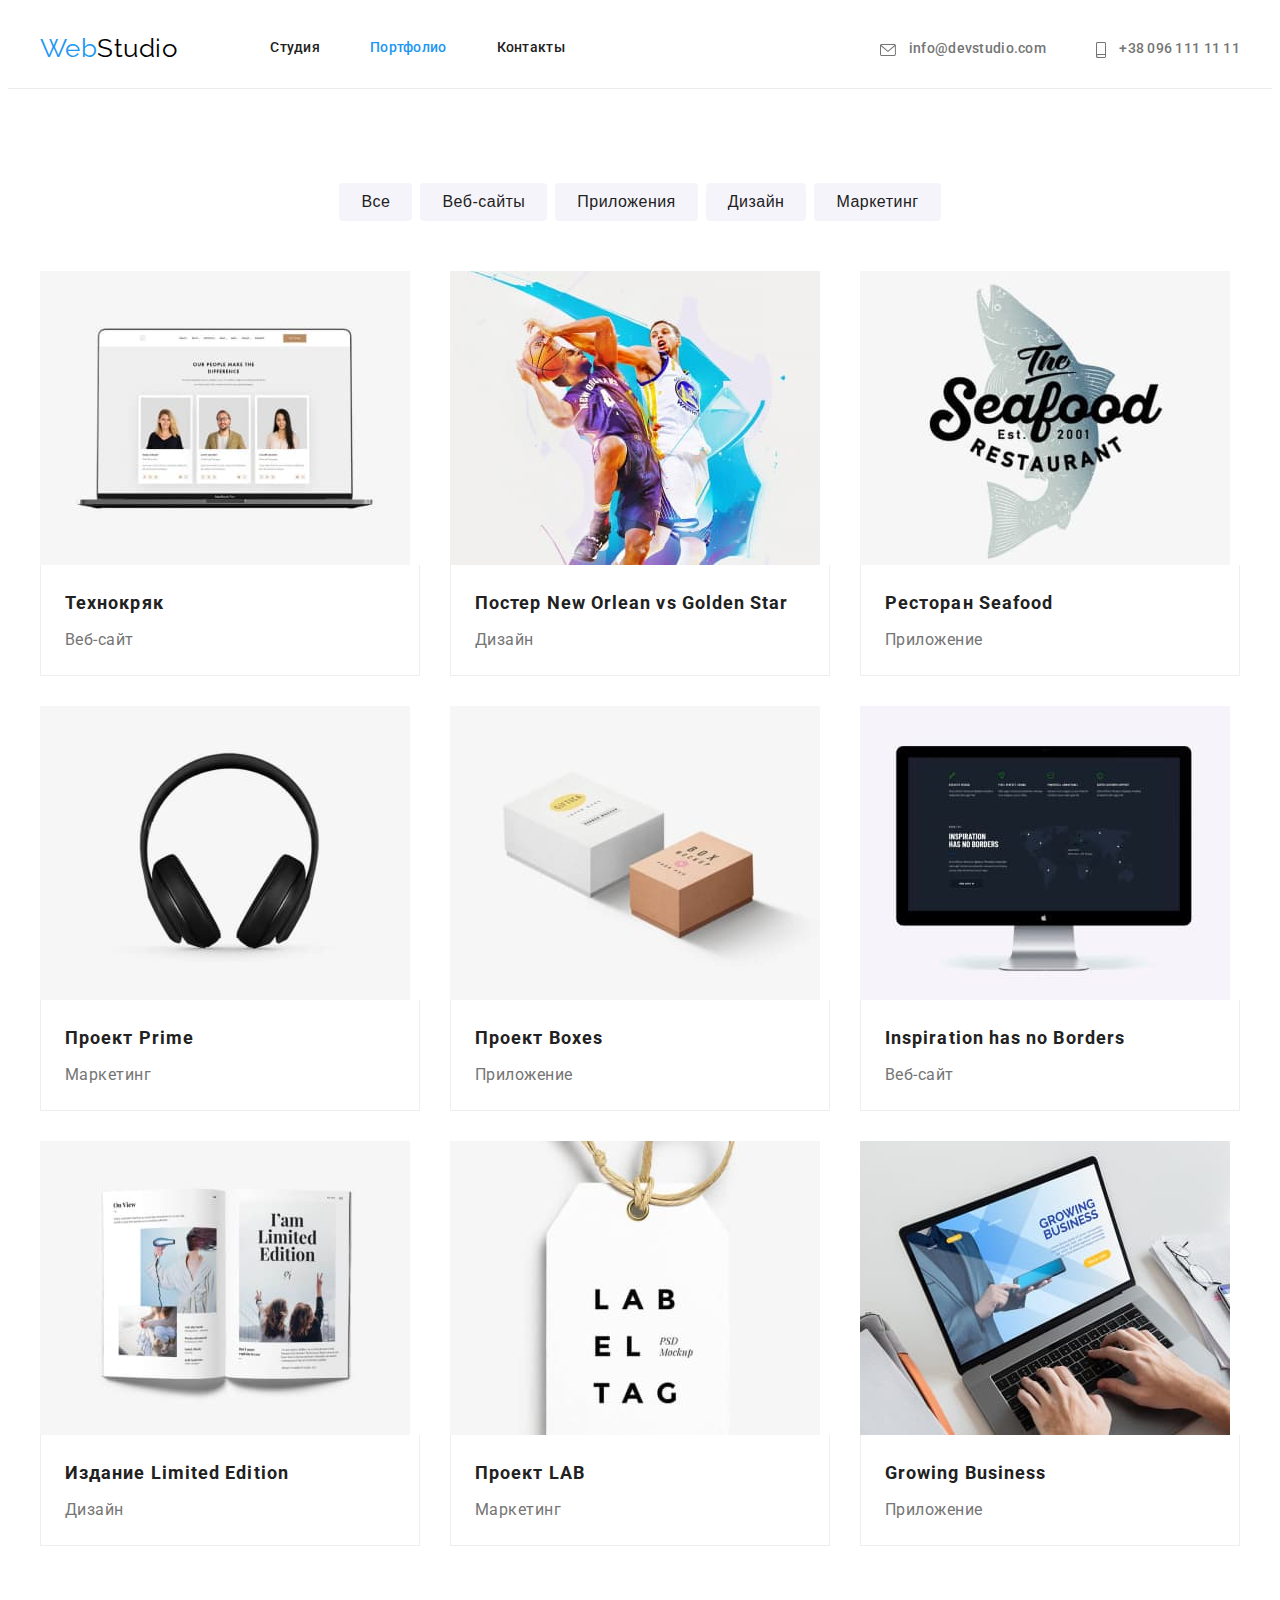
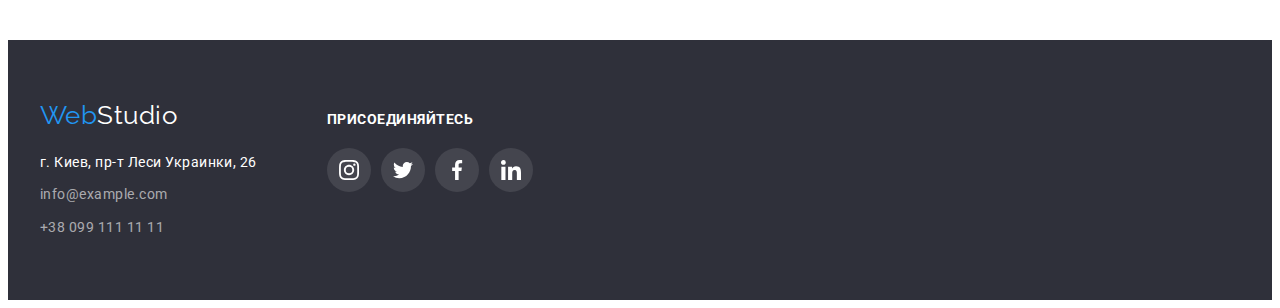
==== portfolio.html @ 35ccf2a7 "Переносит работу 4" ====
<!DOCTYPE html>
<html lang="ru">
<head>
    <meta charset="UTF-8">
    <meta http-equiv="X-UA-Compatible" content="IE=edge">
    <meta name="viewport" content="width=device-width, initial-scale=1.0">
    <title>Portfolio</title>
    <link href="https://fonts.googleapis.com/css2?family=Raleway:wght@700&family=Roboto:wght@400;500;700;900&display=swap" rel="stylesheet">
    <link rel="stylesheet" href="https://cdnjs.cloudflare.com/ajax/libs/modern-normalize/1.1.0/modern-normalize.min.css"
        integrity="sha512-wpPYUAdjBVSE4KJnH1VR1HeZfpl1ub8YT/NKx4PuQ5NmX2tKuGu6U/JRp5y+Y8XG2tV+wKQpNHVUX03MfMFn9Q=="
        crossorigin="anonymous" referrerpolicy="no-referrer" />
    <link rel="stylesheet" href="./css/styles.css">
</head>
<body>
    <!-- ===========HEADER===========-->
    <header class="header-flex">
        <div class="container">
            <a href="./" class="header-logo link" lang="en">Web<span class="logo-firstly">Studio</span></a>
            <nav>
                <ul class="header-list list">
                    <li class="header-item"><a href="./" class="link ">Студия</a></li>
                    <li class="header-item"><a href="./portfolio.html" class="link active">Портфолио</a></li>
                    <li class="header-item"><a href="./" class="link">Контакты</a></li>
                </ul>
            </nav>
            <ul class="contacts list">
                <li class="contacts-item">
                    <a href="mailto:info@devstudio.com" class="link" lang="en">
                        <svg class="contacts-icon" width="16" height="12">
                            <use href="./images/icons.svg#icon-posht">
                            </use>
                        </svg> info@devstudio.com</a>
                </li>
                <li class="contacts-item">
                    <a href="tel:+380961111111" class="link">
                        <svg class="contacts-icon" width="10" height="16">
                            <use href="./images/icons.svg#icon-smartphone">
                            </use>
                        </svg>
                        +38 096 111 11 11
                    </a>
                </li>
            </ul>
        </div>
    </header>
    <!-- Main unique content -->
    <main>
        <!-- Section 1 Our Works -->
        <section class="our-works">
            <div class="container">
                <h1 class="visually-hidden">Наши работы</h1>
                <ul class="works-list list">
                    <li class="works-item"><button type="button" class="item-btn">Все</button></li>
                    <li class="works-item"><button type="button" class="item-btn">Веб-сайты</button></li>
                    <li class="works-item"><button type="button" class="item-btn">Приложения</button></li>
                    <li class="works-item"><button type="button" class="item-btn">Дизайн</button></li>
                    <li class="works-item"><button type="button" class="item-btn">Маркетинг</button></li>
                </ul>
                <ul class="gallery list">
                    <li class="gallery-item">
                        <a href="./portfolio.html" class="gallery-link link">
                            <img src="./images/partfolio/img1.jpg" alt="Веб-сайт на ноутбуке" width="370" class="img">
                            <div class="gallery-ptext">
                                <h2 class="gallery-capt">Технокряк</h2>
                                <p  class="gallery-text">Веб-сайт</p>
                            </div>
                        </a>
                    </li>
                    <li class="gallery-item">
                        <a href="./portfolio.html" class="gallery-link link"> 
                            <img src="./images/partfolio/img2.jpg" alt="Блок в баскетболе" width="370" class="img">
                            <div class="gallery-ptext">
                                <h2 class="gallery-capt">Постер New Orlean vs Golden Star</h2>
                                <p  class="gallery-text">Дизайн</p>
                            </div>
                        </a>
                    </li>
                    <li class="gallery-item">
                        <a href="./portfolio.html" class="gallery-link link">
                            <img src="./images/partfolio/img3.jpg" alt="Рыба и надпись" width="370" class="img">
                            <div class="gallery-ptext">
                                <h2 class="gallery-capt">Ресторан Seafood</h2>
                                <p  class="gallery-text">Приложение</p>
                            </div>
                        </a>
                    </li>
                    <li class="gallery-item">
                        <a href="./portfolio.html" class="gallery-link link">
                            <img src="./images/partfolio/img4.jpg" alt="Наушники" width="370" class="img">
                            <div class="gallery-ptext">
                                <h2 class="gallery-capt">Проект Prime</h2>
                                <p  class="gallery-text">Маркетинг</p>
                            </div>
                        </a>
                    </li>
                    <li class="gallery-item">
                        <a href="./portfolio.html" class="gallery-link link">
                            <img src="./images/partfolio/img5.jpg" alt="Белая и коричневая коробка" width="370" class="img">
                            <div class="gallery-ptext">
                                <h2 class="gallery-capt">Проект Boxes</h2>
                                <p  class="gallery-text">Приложение</p>
                            </div>
                        </a>
                    </li>
                    <li class="gallery-item">
                        <a href="./portfolio.html" class="gallery-link link">
                            <img src="./images/partfolio/img6.jpg" alt="Сайт на мониторе" width="370" class="img">
                            <div class="gallery-ptext">
                                <h2 class="gallery-capt">Inspiration has no Borders</h2>
                                <p  class="gallery-text">Веб-сайт</p>
                            </div>
                        </a>
                    </li>
                    <li class="gallery-item">
                        <a href="./portfolio.html" class="gallery-link link">
                            <img src="./images/partfolio/img7.jpg" alt="Открытый журнал" width="370" class="img">
                            <div class="gallery-ptext">
                                <h2 class="gallery-capt">Издание Limited Edition</h2>
                                <p  class="gallery-text">Дизайн</p>
                            </div>
                        </a>
                    </li>
                    <li class="gallery-item">
                        <a href="./portfolio.html" class="gallery-link link">
                            <img src="./images/partfolio/img8.jpg" alt="Бирка с подписью" width="370" class="img">
                            <div class="gallery-ptext">
                                <h2 class="gallery-capt">Проект LAB</h2>
                                <p class="gallery-text">Маркетинг</p>
                            </div>
                        </a>
                    </li>
                    <li class="gallery-item">
                        <a href="./portfolio.html" class="gallery-link link">
                            <img src="./images/partfolio/img9.jpg" alt="Пальцы на клавиатуре ноутбука" width="370" class="img">
                            <div class="gallery-ptext">
                                <h2 class="gallery-capt">Growing Business</h2>
                                <p class="gallery-text">Приложение</p>
                            </div>
                        </a>
                    </li>
                </ul>
            </div>
        </section>

    </main>
    <!-- Footer -->
    <footer class="footer">
        <div class="container footer-flex">
            <div>
                <a href="./" class="footer-logo link" lang="en">Web<span class="logo-secondary">Studio</span></a>
                <address>
                    <ul class="list">
                        <li class="item-adress"><a href="https://goo.gl/maps/gdu9YAMxJbdQwpBC7" target="_blank"
                                rel="noreferrer noopener nofollow" class="link">г. Киев, пр-т Леси Украинки, 26</a></li>
                        <li class="item-adress"><a href="mailto:info@example.com" class="link adress"
                                lang="en">info@example.com</a></li>
                        <li class="item-adress"><a href="tel:+380991111111" class="link adress">+38 099 111 11 11</a></li>
                    </ul>
                </address>
            </div>
            <div class="join">
                <h2 class="join-title">присоединяйтесь</h2>
                <ul class="join-list list">
                    <li class="join-item">
                        <a href="" class="join-link link">
                            <svg join-icon width="20" height="20">
                                <use href="./images/icons.svg#icon-instagram"></use>
                            </svg>
                        </a>
                    </li>
                    <li class="join-item">
                        <a href="" class="join-link link">
                            <svg join-icon width="20" height="20">
                                <use href="./images/icons.svg#icon-twitter"></use>
                            </svg>
                        </a>
                    </li>
                    <li class="join-item">
                        <a href="" class="join-link link">
                            <svg join-icon width="20" height="20">
                                <use href="./images/icons.svg#icon-facebook"></use>
                            </svg>
                        </a>
                    </li>
                    <li class="join-item">
                        <a href="" class="join-link link">
                            <svg join-icon width="20" height="20">
                                <use href="./images/icons.svg#icon-linkedin"></use>
                            </svg>
                        </a>
                    </li>
                </ul>
            </div>
        </div>
    </footer>
</body>
</html>
---- css/styles.css ----
:root {
  --link-accent: #2196f3;
  --firstly-accent: #000000;
  --secondary-accent: #ffffff;
  --main-text: #212121;
  --secondary-text: #757575;
  --secondary-back: #2f303a;
  --hero-bg: #C4C4C4;
  --secbtn-color:#188ce8;
  --adress-color:rgba(255, 255, 255, 0.6);
  --bg-soc-link:rgba(255, 255, 255, 0.1);
  --border-accent:#ECECEC;
  --back-button:#f5f4fa;
  --sec-border-accent: #EEEEEE;
  --icon-color:#AFB1B8;
  --margin9:9px;
  --margin10:10px;
  --margin16:16px;
  --margin20:20px;
  --margin30:30px;
  --margin50:50px;
  --padding30:30px;
  --padding32:32px;
  --padding60:60px;
  --padding94:94px;
  --padding200:200px;
}

body {
  font-family: 'Roboto', sans-serif;
  letter-spacing: 0.03em;
}

/* Off style link */
.link {
  text-decoration: none;
}

/* Off style list */
.list {
  list-style-type: none;
}

/* margin-padding off */
h1,
h2,
h3,
h4,
h5,
h6,
p,
ul {
  margin: 0;
  padding: 0;
}

.container{
  width: 1200px;
  padding-left: 15px;
  padding-right: 15px;
  margin-left: auto;
  margin-right: auto;
  /* outline: 2px solid tomato; */
}


/* ===========HEADER=========== */
.header-flex{
  border-bottom: 1px solid var(--border-accent);
}

.header-flex .container {
  display: flex;
  align-items: center;
}

/* Logo */
.header-logo {
  margin-right: 93px;
}

.header-logo,
.footer-logo {
  color: var(--link-accent);

  font-family: 'Raleway', sans-serif;
  font-size: 26px;
  line-height: 1.19;
}

/* Logo accent */
.logo-firstly {
  color: var(--firstly-accent);

}

/* Menu nav */
.header-list {
  display: flex;
}

.header-item:not(:last-child) {
  margin-right: var(--margin50);
}

.header-list .link {
  color: var(--main-text);

  font-weight: 500;
  font-size: 14px;
  line-height: 1.14;
  letter-spacing: 0.02em;

  display: block;
  padding-top: var(--padding32);
  padding-bottom: var(--padding32);
}


/* Contacts */
.contacts{
  display: flex;
  margin-left: auto;
  align-items: center;
  }

.contacts-item:not(:last-child){
  margin-right: var(--margin50);
}

.contacts .link {
  color: var(--secondary-text);

  font-weight: 500;
  font-size: 14px;
  line-height: 1.14;
  letter-spacing: 0.02em;

  padding-top: var(--padding32);
  padding-bottom: var(--padding32);
}

.contacts-icon{
  margin-right: var(--margin10);
  fill: currentColor;
  vertical-align: middle;
}

/*Active */
.link.active {
  color: var(--link-accent);
}

.header-list .link:hover,
.header-list .link:focus,
.contacts .link:hover,
.contacts .link:focus {
  color: var(--link-accent);
}

/* ===========HERO=========== */

.hero {
  max-width: 1600px;
  height: 600px;
  background-color: var(--hero-bg);
  background-image: linear-gradient( 
    rgba(47, 48, 58, 0.4), 
    rgba(47, 48, 58, 0.4)),
    url(../images/hero-bg.jpg);
  background-repeat: no-repeat;
  background-position: center;
  background-size: cover;

  margin-right: auto;
  margin-left: auto;
  padding-top: var(--padding200);
  padding-bottom: var(--padding200);

  text-align: center;
}

.hero-capt {
  
  color: var(--secondary-accent);

  font-weight: 900;
  font-size: 44px;
  line-height: 1.36;
  letter-spacing: 0.06em;
  text-transform: uppercase;

  max-width: 700px;
  margin-right: auto;
  margin-bottom: var(--margin30);
  margin-left: auto;
}

/* Button */
.btn {
  background: var(--link-accent);
  color: var(--secondary-accent);

  font-weight: 700;
  font-size: 16px;
  line-height: 1.87;
  letter-spacing: 0.06em;
  cursor: pointer;

  border-radius: 4px;
  padding: 10px var(--padding32);
  min-width: 200px;
}

.btn:hover,
.btn:focus {
  background-color: var(--secbtn-color);
}

/* =========Section our advantage========== */

.our-advantage{
  padding-top: var(--padding94);
}

/*cant see */
.visually-hidden {
  position: absolute;
  white-space: nowrap;
  width: 1px;
  height: 1px;
  overflow: hidden;
  border: 0;
  padding: 0;
  clip: rect(0 0 0 0);
  clip-path: inset(50%);
  margin: -1px;
}

.advantage-list{
display: flex;
}

.list-item:not(:last-child){
  margin-right: var(--padding30);
}

.advantage-icon{
  width: 270px;
  height: 120px;
  background-color: var(--back-button);
  display: flex;
  justify-content: center;
  align-items: center;
}

.item-caption{
  color: var(--main-text);

  font-size: 14px;
  line-height: 1.14;
  text-transform: uppercase;
  margin-top: var(--margin30);
  margin-bottom: var(--margin10);
}

.item-text {
  color: var(--secondary-text);

  font-size: 14px;
  font-weight: 400;
  line-height: 1.71;

  max-width: 270px;
}

/* =============What we do=================== */

.what-we-do{
  padding-top: var(--padding94);
  padding-bottom: var(--padding94);
}

.section-caption {
  color: var(--main-text);

  font-size: 36px;
  line-height: 1.16;
  text-align: center;

  margin-bottom: var(--margin50);
}

.what-list{
  display: flex;
  margin-right: calc(-1 * var(--padding30));
}

.what-item{
  flex-basis: calc(100% / 3 - var(--padding30));
  margin-right: var(--padding30);
}

.img{
  display: block;
  max-width: 100%;
  height: auto;
}

/* ==========Section our team ===================*/

.team {
  background-color: var(--back-button);
  padding-top: var(--padding94);
  padding-bottom: var(--padding94);
}

.team-list{
  display: flex;
  margin-right: calc(-1 * var(--padding30));
}

.item-team{
  flex-basis: calc(100% / 4 - var(--padding30));
  margin-right: var(--padding30);
  width: 270px;
  height: 428px;
  background-color: var(--secondary-accent);
  border-radius: 0px 0px 4px 4px;
  box-shadow: 0px 1px 3px rgba(0, 0, 0, 0.12),
  0px 1px 1px rgba(0, 0, 0, 0.14),
  0px 2px 1px rgba(0, 0, 0, 0.2);
}

.team-padding{
  text-align: center;
  padding: var(--padding30);

}

.team-caption {
  color: var(--main-text);

  font-weight: 500;
  font-size: 16px;
  line-height: 1.19;

  margin-bottom: var(--margin10);
}

.team-text {
  color: var(--secondary-text);

  font-weight: 400;
  font-size: 16px;
  line-height: 1.19;

  margin-bottom: var(--margin16);
}

.team-soc-list{
  display: flex;
  justify-content: center;
}

.team-soc-item + .team-soc-item{
  margin-left: var(--margin10);
}

.team-soc-link{
  width: 44px;
  height: 44px;
  background-color: var(--secondary-accent);
  border-radius: 50%;
  display: flex;
  justify-content: center;
  align-items: center;
  fill:var(--icon-color);
}

.team-soc-link:hover,
.team-soc-link:focus{
  background-color: var(--link-accent);
  fill: var(--secondary-accent);
}

/* ============Regular customers===========*/

.reg-clients{
  background-color: var(--secondary-accent);
  padding-top: var(--padding94);
  padding-bottom: var(--padding94);
}

.clients-list{
  display: flex;
  justify-content: center;
}

.clients-item + .clients-item{
  margin-left: var(--margin30);
}

.clients-link{
  width: 170px;
  height: 92px;
  border: 1px solid var(--icon-color);
  border-radius: 4px;
  display: flex;
  justify-content: center;
  align-items: center;
  fill: var(--icon-color);
}

.clients-link:hover{
  fill: var(--link-accent);
  border: 1px solid var(--link-accent);
}

/* =============FOOTER====================== */

.footer {
  background-color: var(--secondary-back);
  padding-top: var(--padding60);
  padding-bottom: var(--padding60);
}

.footer-flex{
  display: flex;
  align-items: baseline;
}

.footer-logo{
display: block;
margin-bottom: var(--margin20);
}

.logo-secondary {
  color: var(--secondary-accent);
}

.item-adress:not(:last-child){
  margin-bottom: var(--margin9);
}

.item-adress .link {
  color: var(--secondary-accent);

  font-style: normal;
  font-weight: 400;
  font-size: 14px;
  line-height: 1.71;

  display: block;
}

.link.adress {
  color: var(--adress-color);
}

.link.adress:hover,
.link.adress:focus,
.item-adress .link:hover,
.item-adress .link:focus {
  color: var(--link-accent);
}

.join{
  margin-left: 70px;
}

.join-title{
  font-size: 14px;
  line-height: 1.14;
  text-transform: uppercase;
  
  color: var(--secondary-accent);
  margin-bottom: var(--margin20) ;
}

.join-list{
  display: flex;
  justify-content: center;
  align-items: center;
}

.join-item + .join-item{
  margin-left: var(--margin10);
}

.join-link{
  width: 44px;
  height: 44px;
  background-color: var(--bg-soc-link);
  border-radius: 50%;
  display: flex;
  justify-content: center;
  align-items: center;
  fill: var(--secondary-accent);
}

.join-link:hover,
.join-link:focus{
background-color: var(--link-accent);
}

/* ==========Portfolio =================*/

.our-works{
  padding-top: var(--padding94);
  padding-bottom: var(--padding94);
}

.works-list{
  display: flex;
  margin-bottom: var(--margin50);
  justify-content: center;
}

.works-item:not(:last-child){
  margin-right: 8px;
}

.item-btn {
  background: var(--back-button);
  color: var(--main-text);

  font-weight: 500;
  font-size: 16px;
  line-height: 1.62;
  letter-spacing: 0.03em;
  cursor: pointer;

  padding-top: 6px;
  padding-right: 22px;
  padding-bottom: 6px;
  padding-left: 22px;
  border-radius: 4px;
  border: var(--back-button);
}

.item-btn:hover,
.item-btn:focus {
  background: var(--link-accent);
  color: var(--secondary-accent);
  box-shadow: 0px 3px 1px rgba(0, 0, 0, 0.1),
  0px 1px 2px rgba(0, 0, 0, 0.08),
  0px 2px 2px rgba(0, 0, 0, 0.12);
}

.gallery{
  display: flex;
  flex-wrap: wrap;
  margin-right: calc(-1 * var(--padding30));
  margin-bottom: calc(-1 * var(--padding30));
}

.gallery-item{
  flex-basis: calc(100% / 3 - var(--padding30));
  margin-right: var(--padding30);
  margin-bottom: var(--padding30);
}


.gallery-link:hover,
.gallery-link:focus{
display: block;
box-shadow: 0px 1px 1px rgba(0, 0, 0, 0.12),
0px 4px 4px rgba(0, 0, 0, 0.06),
1px 4px 6px rgba(0, 0, 0, 0.16);
}

.gallery-ptext{
  padding-top: 20px;
  padding-right: 24px;
  padding-bottom: 20px;
  padding-left: 24px;
  border-right: 1px solid var(--sec-border-accent);
  border-bottom: 1px solid var(--sec-border-accent);
  border-left: 1px solid var(--sec-border-accent);

}

.gallery-capt {
  color: var(--main-text);

  font-weight: 700;
  font-size: 18px;
  line-height: 2;
  letter-spacing: 0.06em;

  margin-bottom: 4px;
}
.gallery-text {
  color: var(--secondary-text);

  font-weight: 400;
  font-size: 16px;
  line-height: 1.87;
}
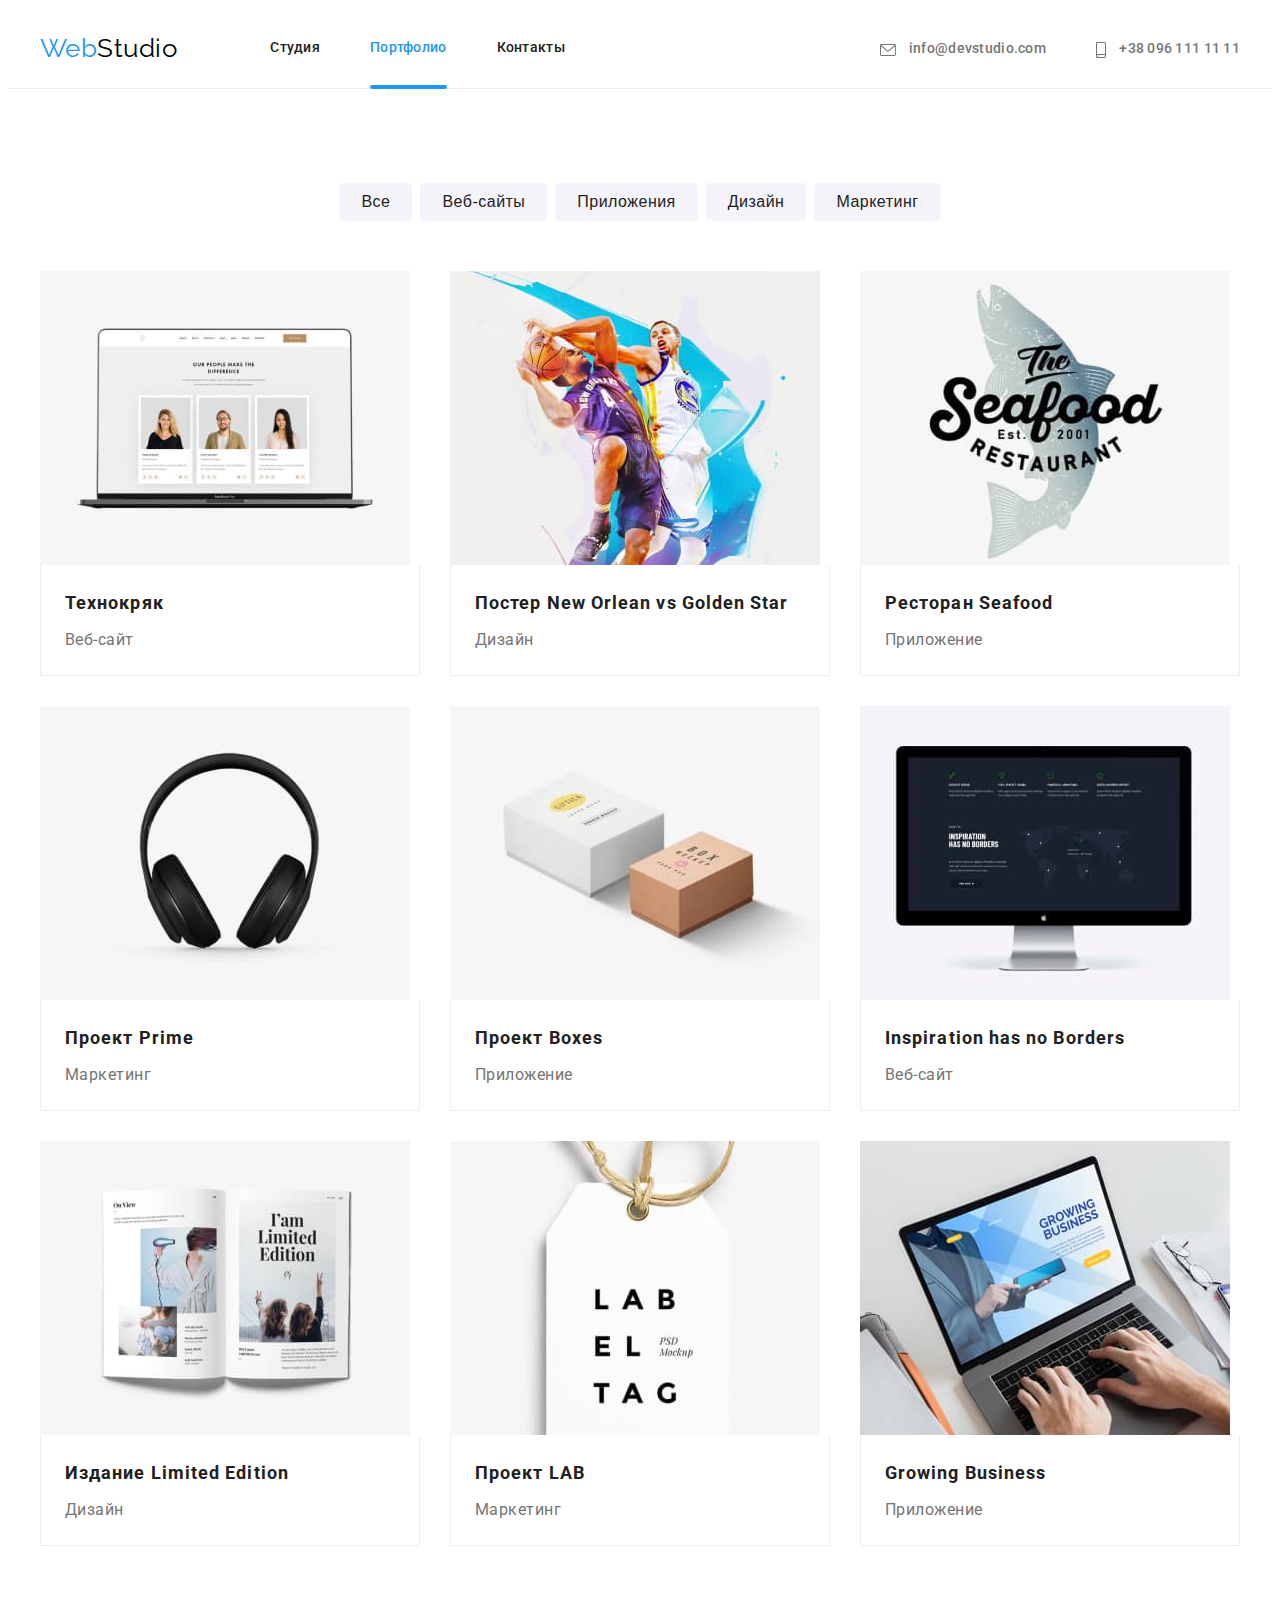
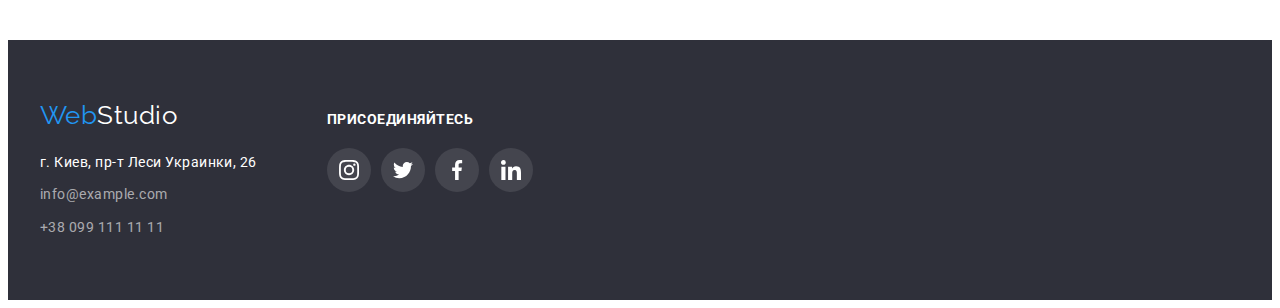
==== commit 9a512c4a: "Добавляет анимации" ====
--- a/portfolio.html
+++ b/portfolio.html
@@ -59,7 +59,11 @@
                 <ul class="gallery list">
                     <li class="gallery-item">
                         <a href="./portfolio.html" class="gallery-link link">
-                            <img src="./images/partfolio/img1.jpg" alt="Веб-сайт на ноутбуке" width="370" class="img">
+                            <div class="gallery-wrap">
+                                <img src="./images/partfolio/img1.jpg" alt="Веб-сайт на ноутбуке" width="370" class="img">
+                                <p class="gallery-cover-text">Ресурс предлагает комплексные предложения с разным уровнем функционала и сервисов. Все это позволит посетителю получить
+                                исчерпывающие сведения о компании или частном лице.</p>
+                            </div>
                             <div class="gallery-ptext">
                                 <h2 class="gallery-capt">Технокряк</h2>
                                 <p  class="gallery-text">Веб-сайт</p>
@@ -68,7 +72,10 @@
                     </li>
                     <li class="gallery-item">
                         <a href="./portfolio.html" class="gallery-link link"> 
-                            <img src="./images/partfolio/img2.jpg" alt="Блок в баскетболе" width="370" class="img">
+                            <div class="gallery-wrap">
+                                <img src="./images/partfolio/img2.jpg" alt="Блок в баскетболе" width="370" class="img">
+                                <p class="gallery-cover-text">Ресурс предлагает комплексные предложения с разным уровнем функционала и сервисов. Все это позволит посетителю получить исчерпывающие сведения о компании или частном лице.</p>
+                            </div>
                             <div class="gallery-ptext">
                                 <h2 class="gallery-capt">Постер New Orlean vs Golden Star</h2>
                                 <p  class="gallery-text">Дизайн</p>
@@ -77,7 +84,10 @@
                     </li>
                     <li class="gallery-item">
                         <a href="./portfolio.html" class="gallery-link link">
-                            <img src="./images/partfolio/img3.jpg" alt="Рыба и надпись" width="370" class="img">
+                            <div class="gallery-wrap">
+                                <img src="./images/partfolio/img3.jpg" alt="Рыба и надпись" width="370" class="img">
+                                <p class="gallery-cover-text">Ресурс предлагает комплексные предложения с разным уровнем функционала и сервисов. Все это позволит посетителю получить исчерпывающие сведения о компании или частном лице.</p>
+                            </div>
                             <div class="gallery-ptext">
                                 <h2 class="gallery-capt">Ресторан Seafood</h2>
                                 <p  class="gallery-text">Приложение</p>
@@ -86,7 +96,10 @@
                     </li>
                     <li class="gallery-item">
                         <a href="./portfolio.html" class="gallery-link link">
-                            <img src="./images/partfolio/img4.jpg" alt="Наушники" width="370" class="img">
+                            <div class="gallery-wrap">
+                                <img src="./images/partfolio/img4.jpg" alt="Наушники" width="370" class="img">
+                                <p class="gallery-cover-text">Ресурс предлагает комплексные предложения с разным уровнем функционала и сервисов. Все это позволит посетителю получить исчерпывающие сведения о компании или частном лице.</p>
+                            </div>
                             <div class="gallery-ptext">
                                 <h2 class="gallery-capt">Проект Prime</h2>
                                 <p  class="gallery-text">Маркетинг</p>
@@ -95,7 +108,10 @@
                     </li>
                     <li class="gallery-item">
                         <a href="./portfolio.html" class="gallery-link link">
-                            <img src="./images/partfolio/img5.jpg" alt="Белая и коричневая коробка" width="370" class="img">
+                            <div class="gallery-wrap">
+                                <img src="./images/partfolio/img5.jpg" alt="Белая и коричневая коробка" width="370" class="img">
+                                <p class="gallery-cover-text">Ресурс предлагает комплексные предложения с разным уровнем функционала и сервисов. Все это позволит посетителю получить исчерпывающие сведения о компании или частном лице.</p>
+                            </div>
                             <div class="gallery-ptext">
                                 <h2 class="gallery-capt">Проект Boxes</h2>
                                 <p  class="gallery-text">Приложение</p>
@@ -104,7 +120,10 @@
                     </li>
                     <li class="gallery-item">
                         <a href="./portfolio.html" class="gallery-link link">
-                            <img src="./images/partfolio/img6.jpg" alt="Сайт на мониторе" width="370" class="img">
+                            <div class="gallery-wrap">
+                                <img src="./images/partfolio/img6.jpg" alt="Сайт на мониторе" width="370" class="img">
+                                <p class="gallery-cover-text">Ресурс предлагает комплексные предложения с разным уровнем функционала и сервисов. Все это позволит посетителю получить исчерпывающие сведения о компании или частном лице.</p>
+                            </div>
                             <div class="gallery-ptext">
                                 <h2 class="gallery-capt">Inspiration has no Borders</h2>
                                 <p  class="gallery-text">Веб-сайт</p>
@@ -113,7 +132,10 @@
                     </li>
                     <li class="gallery-item">
                         <a href="./portfolio.html" class="gallery-link link">
-                            <img src="./images/partfolio/img7.jpg" alt="Открытый журнал" width="370" class="img">
+                            <div class="gallery-wrap">
+                                <img src="./images/partfolio/img7.jpg" alt="Открытый журнал" width="370" class="img">
+                                <p class="gallery-cover-text">Ресурс предлагает комплексные предложения с разным уровнем функционала и сервисов. Все это позволит посетителю получить исчерпывающие сведения о компании или частном лице.</p>
+                            </div>
                             <div class="gallery-ptext">
                                 <h2 class="gallery-capt">Издание Limited Edition</h2>
                                 <p  class="gallery-text">Дизайн</p>
@@ -122,7 +144,10 @@
                     </li>
                     <li class="gallery-item">
                         <a href="./portfolio.html" class="gallery-link link">
-                            <img src="./images/partfolio/img8.jpg" alt="Бирка с подписью" width="370" class="img">
+                            <div class="gallery-wrap">
+                                <img src="./images/partfolio/img8.jpg" alt="Бирка с подписью" width="370" class="img">
+                                <p class="gallery-cover-text">Ресурс предлагает комплексные предложения с разным уровнем функционала и сервисов. Все это позволит посетителю получить исчерпывающие сведения о компании или частном лице.</p>
+                            </div>
                             <div class="gallery-ptext">
                                 <h2 class="gallery-capt">Проект LAB</h2>
                                 <p class="gallery-text">Маркетинг</p>
@@ -131,7 +156,10 @@
                     </li>
                     <li class="gallery-item">
                         <a href="./portfolio.html" class="gallery-link link">
-                            <img src="./images/partfolio/img9.jpg" alt="Пальцы на клавиатуре ноутбука" width="370" class="img">
+                            <div class="gallery-wrap">
+                                <img src="./images/partfolio/img9.jpg" alt="Пальцы на клавиатуре ноутбука" width="370" class="img">
+                                <p class="gallery-cover-text">Ресурс предлагает комплексные предложения с разным уровнем функционала и сервисов. Все это позволит посетителю получить исчерпывающие сведения о компании или частном лице.</p>
+                            </div>
                             <div class="gallery-ptext">
                                 <h2 class="gallery-capt">Growing Business</h2>
                                 <p class="gallery-text">Приложение</p>
--- a/css/styles.css
+++ b/css/styles.css
@@ -9,10 +9,14 @@
   --secbtn-color:#188ce8;
   --adress-color:rgba(255, 255, 255, 0.6);
   --bg-soc-link:rgba(255, 255, 255, 0.1);
+  --bg-modal: rgba(0, 0, 0, 0.2);
+  --bg-modal-sec:rgba(0, 0, 0, 0.1);
   --border-accent:#ECECEC;
   --back-button:#f5f4fa;
   --sec-border-accent: #EEEEEE;
   --icon-color:#AFB1B8;
+  --what-bg:rgba(47, 48, 58, 0.8);
+  --portfolio-bg:rgba(33, 150, 243, 0.9);
   --margin9:9px;
   --margin10:10px;
   --margin16:16px;
@@ -24,6 +28,8 @@
   --padding60:60px;
   --padding94:94px;
   --padding200:200px;
+  --duration250ms: 250ms;
+  --time-function:cubic-bezier(0.4, 0, 0.2, 1);
 }
 
 body {
@@ -104,16 +110,18 @@
 }
 
 .header-list .link {
-  color: var(--main-text);
+  transition: color var(--duration250ms) var(--time-function);
+
+  display: block;
+  padding-top: var(--padding32);
+  padding-bottom: var(--padding32);
 
   font-weight: 500;
   font-size: 14px;
   line-height: 1.14;
   letter-spacing: 0.02em;
 
-  display: block;
-  padding-top: var(--padding32);
-  padding-bottom: var(--padding32);
+  color: var(--main-text);
 }
 
 
@@ -129,15 +137,17 @@
 }
 
 .contacts .link {
-  color: var(--secondary-text);
+  transition: color var(--duration250ms) var(--time-function);
+
+  padding-top: var(--padding32);
+  padding-bottom: var(--padding32);
 
   font-weight: 500;
   font-size: 14px;
   line-height: 1.14;
   letter-spacing: 0.02em;
 
-  padding-top: var(--padding32);
-  padding-bottom: var(--padding32);
+  color: var(--secondary-text);
 }
 
 .contacts-icon{
@@ -149,7 +159,22 @@
 /*Active */
 .link.active {
   color: var(--link-accent);
-}
+  position: relative;
+}
+
+.active::after{
+  content: '';
+  position: absolute;
+  bottom: -1px;
+  left: 0;
+
+  width: 100%;
+  height: 4px;
+  border-radius: 2px;
+
+  background-color: var(--link-accent);
+}
+
 
 .header-list .link:hover,
 .header-list .link:focus,
@@ -181,8 +206,10 @@
 }
 
 .hero-capt {
-  
-  color: var(--secondary-accent);
+  max-width: 700px;
+  margin-right: auto;
+  margin-bottom: var(--margin30);
+  margin-left: auto;
 
   font-weight: 900;
   font-size: 44px;
@@ -190,26 +217,25 @@
   letter-spacing: 0.06em;
   text-transform: uppercase;
 
-  max-width: 700px;
-  margin-right: auto;
-  margin-bottom: var(--margin30);
-  margin-left: auto;
+  color: var(--secondary-accent);
 }
 
 /* Button */
 .btn {
-  background: var(--link-accent);
-  color: var(--secondary-accent);
-
+  transition: background-color var(--duration250ms) var(--time-function);
+
+  border-radius: 4px;
+  padding: 10px var(--padding32);
+  min-width: 200px;
+  
   font-weight: 700;
   font-size: 16px;
   line-height: 1.87;
   letter-spacing: 0.06em;
   cursor: pointer;
 
-  border-radius: 4px;
-  padding: 10px var(--padding32);
-  min-width: 200px;
+  background-color: var(--link-accent);
+  color: var(--secondary-accent);
 }
 
 .btn:hover,
@@ -246,32 +272,35 @@
 }
 
 .advantage-icon{
+  display: flex;
+  justify-content: center;
+  align-items: center;
+
   width: 270px;
   height: 120px;
+
   background-color: var(--back-button);
-  display: flex;
-  justify-content: center;
-  align-items: center;
 }
 
 .item-caption{
-  color: var(--main-text);
+  margin-top: var(--margin30);
+  margin-bottom: var(--margin10);
 
   font-size: 14px;
   line-height: 1.14;
   text-transform: uppercase;
-  margin-top: var(--margin30);
-  margin-bottom: var(--margin10);
+
+  color: var(--main-text);
 }
 
 .item-text {
-  color: var(--secondary-text);
+  max-width: 270px;
 
   font-size: 14px;
   font-weight: 400;
   line-height: 1.71;
 
-  max-width: 270px;
+  color: var(--secondary-text);
 }
 
 /* =============What we do=================== */
@@ -282,13 +311,13 @@
 }
 
 .section-caption {
-  color: var(--main-text);
+  margin-bottom: var(--margin50);
 
   font-size: 36px;
   line-height: 1.16;
   text-align: center;
 
-  margin-bottom: var(--margin50);
+  color: var(--main-text);
 }
 
 .what-list{
@@ -297,6 +326,8 @@
 }
 
 .what-item{
+  position: relative;
+  
   flex-basis: calc(100% / 3 - var(--padding30));
   margin-right: var(--padding30);
 }
@@ -305,6 +336,24 @@
   display: block;
   max-width: 100%;
   height: auto;
+}
+
+.what-text{
+  position: absolute;
+  bottom: 0;
+
+  width: 100%;
+  height: 70px;
+  padding: 27px;
+
+  font-weight: 700;
+  font-size: 14px;
+  line-height: 1.14;
+  text-align: center;
+  text-transform: uppercase;
+
+  background-color: var(--what-bg);
+  color: var(--secondary-accent);
 }
 
 /* ==========Section our team ===================*/
@@ -368,6 +417,9 @@
 }
 
 .team-soc-link{
+  transition: background-color var(--duration250ms) var(--time-function), 
+  fill var(--duration250ms) var(--time-function);
+
   width: 44px;
   height: 44px;
   background-color: var(--secondary-accent);
@@ -402,6 +454,9 @@
 }
 
 .clients-link{
+  transition: fill var(--duration250ms) var(--time-function),
+  border var(--duration250ms) var(--time-function);
+
   width: 170px;
   height: 92px;
   border: 1px solid var(--icon-color);
@@ -444,17 +499,20 @@
 }
 
 .item-adress .link {
-  color: var(--secondary-accent);
+  transition: color var(--duration250ms) var(--time-function);
+
+  display: block;
 
   font-style: normal;
   font-weight: 400;
   font-size: 14px;
   line-height: 1.71;
 
-  display: block;
+  color: var(--secondary-accent);
 }
 
 .link.adress {
+  transition: color var(--duration250ms) var(--time-function);
   color: var(--adress-color);
 }
 
@@ -489,6 +547,8 @@
 }
 
 .join-link{
+  transition: background-color var(--duration250ms) var(--time-function);
+
   width: 44px;
   height: 44px;
   background-color: var(--bg-soc-link);
@@ -522,14 +582,9 @@
 }
 
 .item-btn {
-  background: var(--back-button);
-  color: var(--main-text);
-
-  font-weight: 500;
-  font-size: 16px;
-  line-height: 1.62;
-  letter-spacing: 0.03em;
-  cursor: pointer;
+  transition: background var(--duration250ms) var(--time-function),
+  color var(--duration250ms) var(--time-function),
+  box-shadow var(--duration250ms) var(--time-function);
 
   padding-top: 6px;
   padding-right: 22px;
@@ -537,6 +592,15 @@
   padding-left: 22px;
   border-radius: 4px;
   border: var(--back-button);
+
+  font-weight: 500;
+  font-size: 16px;
+  line-height: 1.62;
+  letter-spacing: 0.03em;
+  cursor: pointer;
+
+  background: var(--back-button);
+  color: var(--main-text);
 }
 
 .item-btn:hover,
@@ -561,6 +625,9 @@
   margin-bottom: var(--padding30);
 }
 
+.gallery-link{
+  transition: box-shadow var(--duration250ms) var(--time-function);
+}
 
 .gallery-link:hover,
 .gallery-link:focus{
@@ -569,6 +636,37 @@
 0px 4px 4px rgba(0, 0, 0, 0.06),
 1px 4px 6px rgba(0, 0, 0, 0.16);
 }
+
+.gallery-wrap{
+  position: relative;
+  overflow: hidden;
+}
+
+.gallery-wrap:hover .gallery-cover-text,
+.gallery-wrap:focus .gallery-cover-text {
+  transform: translateY(0);
+}
+
+.gallery-cover-text{
+  transform: translateY(100%);
+  transition: transform var(--duration250ms) var(--time-function);
+  position: absolute;
+  top: 0;
+  left: 0;
+
+  padding-top: 63px;
+  padding-right: 24px;
+  padding-bottom: 63px;
+  padding-left: 24px;
+
+  font-weight: 400;
+  font-size: 18px;
+  line-height: 1.56;
+
+  background-color: var(--portfolio-bg);
+  color: var(--secondary-accent);
+}
+
 
 .gallery-ptext{
   padding-top: 20px;
@@ -598,3 +696,54 @@
   font-size: 16px;
   line-height: 1.87;
 }
+/* ==========MODAL=WINDOW========== */
+.backdrop{
+  position: fixed;
+  top: 0;
+  width: 100%;
+  height: 100%;
+  background: var(--bg-modal);
+  transition: opacity 500ms,
+  visibility 500ms,
+  transform 500ms;
+}
+
+.backdrop.is-hidden .modal{
+  top: 50%;
+  left: 50%;
+  transform: rotateY(180deg) rotateX(0) translate(-50%, -50%) scale(0.3);
+}
+
+.modal{
+  position: absolute;
+  top: 50%;
+  left: 50%;
+  transform: rotateY(360deg) rotateX(360deg) translate(-50%,-50%) scale(1);
+  transition: transform 500ms;
+  width: 528px;
+  min-height: 581px;
+  background-color: var(--secondary-accent);
+  box-shadow: 0px 1px 3px rgba(0, 0, 0, 0.12),
+  0px 1px 1px rgba(0, 0, 0, 0.14),
+  0px 2px 1px rgba(0, 0, 0, 0.2);
+  border-radius: 4px;
+}
+
+.modal-icon-close{
+  position: absolute;
+  top: 8px;
+  right: 8px;
+  width: 30px;
+  height: 30px;
+  padding: 5px;
+  border: 1px solid var(--bg-modal-sec);
+  border-radius: 50%;
+  cursor: pointer;
+  background-color: transparent;
+}
+
+.is-hidden{
+  opacity: 0;
+  pointer-events: none;
+  visibility: hidden;
+}